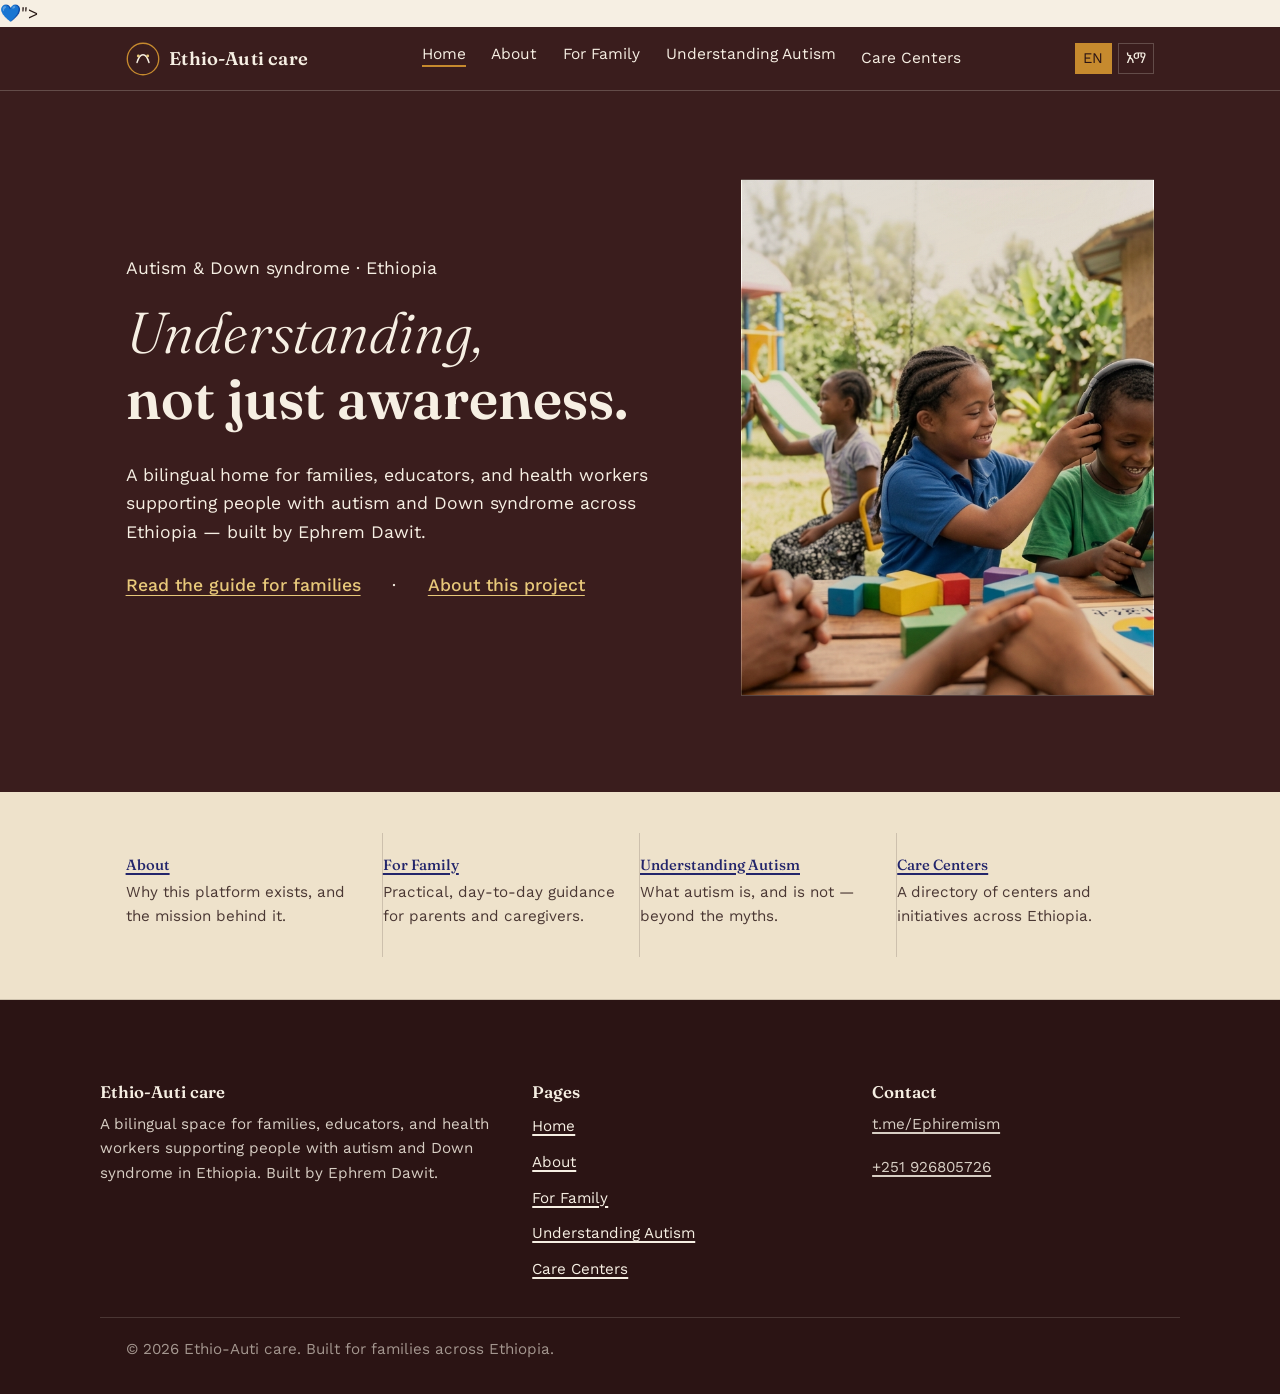
==== index.html @ 1aa56776 "Move site files to root for GitHub Pages" ====
<!DOCTYPE html>
<html lang="en" dir="ltr">
<head>
<meta charset="UTF-8">
<meta name="viewport" content="width=device-width, initial-scale=1">
<title>Ethio-Auti care</title>
<meta name="description" content="A bilingual home for families, educators, and health workers supporting people with autism and Down syndrome across Ethiopia — built by Ephrem Dawit.">
<link rel="preconnect" href="https://fonts.googleapis.com">
<link rel="preconnect" href="https://fonts.gstatic.com" crossorigin>
<link href="https://fonts.googleapis.com/css2?family=Fraunces:ital,wght@0,300;0,600;1,300;1,600&amp;family=Work+Sans:wght@400;500;600&amp;family=Noto+Serif+Ethiopic:wght@400;600&amp;family=Noto+Sans+Ethiopic:wght@400;500;600&amp;display=swap" rel="stylesheet">
<link rel="stylesheet" href="assets/css/style.css">
  <link rel="icon" href="data:image/svg+xml,<svg xmlns=\"http://www.w3.org/2000/svg\" viewBox=\"0 0 100 100\"><text y=\".9em\" font-size=\"90\">💙</text></svg>">
  <script src="assets/js/components.js"></script>
</head>
<body>
<a class="skip-link" href="#main">Skip to content</a>
  <site-header></site-header>
<main id="main">
  <section class="hero">
    <div class="hero__inner">
      <div>
        <p class="hero__eyebrow">Autism &amp; Down syndrome · Ethiopia</p>
        <h1>Understanding,<strong>not just awareness.</strong></h1>
        <p>A bilingual home for families, educators, and health workers supporting people with autism and Down syndrome across Ethiopia — built by Ephrem Dawit.</p>
        <p class="hero__links"><a href="for-family.html">Read the guide for families</a> &nbsp;·&nbsp; <a href="about.html">About this project</a></p>
      </div>
      <div class="hero__figure" style="background-image:url('assets/img/hero.jpeg');"></div>
    </div>
  </section>
  <section class="quick-links">
    <div class="quick-links__grid">
        <div class="quick-links__item">
          <h3><a href="about.html">About</a></h3>
          <p>Why this platform exists, and the mission behind it.</p>
        </div>
        <div class="quick-links__item">
          <h3><a href="for-family.html">For Family</a></h3>
          <p>Practical, day-to-day guidance for parents and caregivers.</p>
        </div>
        <div class="quick-links__item">
          <h3><a href="understanding-autism.html">Understanding Autism</a></h3>
          <p>What autism is, and is not — beyond the myths.</p>
        </div>
        <div class="quick-links__item">
          <h3><a href="care-centers.html">Care Centers</a></h3>
          <p>A directory of centers and initiatives across Ethiopia.</p>
        </div>
    </div>
  </section>
</main>
  <site-footer></site-footer>
<script src="assets/js/main.js"></script>
</body>
</html>
---- assets/css/style.css ----
/* ==========================================================================
   Ethio-Auti care — stylesheet
   Palette: parchment paper, oxblood maroon, royal indigo, warm ochre, rust.
   Type: Fraunces (display) + Work Sans (body) for Latin,
         Noto Serif Ethiopic + Noto Sans Ethiopic for Amharic.
   ========================================================================== */

:root {
  --ink: #241512;
  --ink-soft: #4a3733;
  --paper: #F6EFE3;
  --paper-2: #EEE2CB;
  --maroon: #3A1D1D;
  --maroon-deep: #2B1414;
  --indigo: #23256B;
  --ochre: #C68A2E;
  --ochre-light: #E7C87A;
  --rust: #A84428;
  --line: rgba(36, 21, 18, 0.16);
  --line-soft: rgba(246, 239, 227, 0.22);

  --font-display: "Fraunces", "Noto Serif Ethiopic", Georgia, serif;
  --font-body: "Work Sans", "Noto Sans Ethiopic", -apple-system, BlinkMacSystemFont, sans-serif;

  --measure: 42rem;
  --gap: clamp(1rem, 2vw, 1.75rem);
}

html[lang="am"] {
  --font-display: "Noto Serif Ethiopic", "Fraunces", Georgia, serif;
  --font-body: "Noto Sans Ethiopic", "Work Sans", -apple-system, BlinkMacSystemFont, sans-serif;
}

* { box-sizing: border-box; }

html { scroll-behavior: smooth; }

body {
  margin: 0;
  background: var(--paper);
  color: var(--ink);
  font-family: var(--font-body);
  font-size: 17px;
  line-height: 1.6;
  -webkit-font-smoothing: antialiased;
}

img { max-width: 100%; display: block; }

a {
  color: var(--indigo);
  text-decoration-thickness: 1.5px;
  text-underline-offset: 3px;
}
a:hover { color: var(--rust); }

:focus-visible {
  outline: 3px solid var(--ochre);
  outline-offset: 2px;
}

h1, h2, h3, h4 {
  font-family: var(--font-display);
  font-weight: 600;
  line-height: 1.15;
  color: var(--maroon-deep);
  margin: 0 0 0.6em;
}

h2 { font-size: clamp(1.5rem, 2.4vw, 2rem); margin-top: 2.2em; }
h3 { font-size: clamp(1.25rem, 2vw, 1.55rem); margin-top: 1.9em; }
h4 { font-size: 1.1rem; margin-top: 1.6em; color: var(--rust); }

p { margin: 0 0 1.2em; max-width: var(--measure); }
ul, ol { margin: 0 0 1.4em; padding-left: 1.3em; max-width: var(--measure); }
li { margin-bottom: 0.5em; }
li:last-child { margin-bottom: 0; }

.container {
  max-width: 1080px;
  margin: 0 auto;
  padding: 0 var(--gap);
}

/* ---------- Skip link ---------- */
.skip-link {
  position: absolute;
  left: -999px;
  top: auto;
  background: var(--ochre);
  color: var(--maroon-deep);
  padding: 0.6em 1em;
  z-index: 100;
}
.skip-link:focus { left: 1em; top: 1em; }

/* ---------- Header / nav ---------- */
.site-header {
  background: var(--maroon);
  color: var(--paper);
  border-bottom: 1px solid var(--line-soft);
}

.nav-bar {
  display: flex;
  align-items: center;
  justify-content: space-between;
  gap: var(--gap);
  padding: 0.9rem var(--gap);
  max-width: 1080px;
  margin: 0 auto;
}

.site-mark {
  display: flex;
  align-items: center;
  gap: 0.6rem;
  text-decoration: none;
  color: var(--paper);
  flex-shrink: 0;
}
.site-mark:hover { color: var(--ochre-light); }

.site-mark__glyph {
  width: 34px;
  height: 34px;
  flex-shrink: 0;
}

.site-mark__text {
  font-family: var(--font-display);
  font-size: 1.15rem;
  font-weight: 600;
  letter-spacing: 0.01em;
  white-space: nowrap;
}

.nav-links {
  display: flex;
  align-items: center;
  gap: clamp(1rem, 2vw, 1.8rem);
  list-style: none;
  margin: 0;
  padding: 0;
  flex-wrap: wrap;
  font-size: 0.97rem;
}

.nav-links a {
  color: var(--paper);
  text-decoration: none;
  border-bottom: 2px solid transparent;
  padding-bottom: 2px;
  transition: border-color 0.15s ease;
}
.nav-links a:hover,
.nav-links a[aria-current="page"] {
  color: var(--paper);
  border-color: var(--ochre);
}

.lang-switch {
  display: flex;
  gap: 0.4em;
  align-items: center;
  font-size: 0.92rem;
  flex-shrink: 0;
}
.lang-switch a {
  color: var(--paper);
  text-decoration: none;
  padding: 0.2em 0.5em;
  border: 1px solid var(--line-soft);
}
.lang-switch a[aria-current="true"] {
  background: var(--ochre);
  color: var(--maroon-deep);
  border-color: var(--ochre);
}

.nav-toggle {
  display: none;
  background: none;
  border: 1px solid var(--line-soft);
  color: var(--paper);
  font-size: 1.3rem;
  line-height: 1;
  padding: 0.35em 0.6em;
  cursor: pointer;
}

/* ---------- Hero (home page) ---------- */
.hero {
  background: var(--maroon);
  color: var(--paper);
  position: relative;
  overflow: hidden;
}

.hero__inner {
  max-width: 1080px;
  margin: 0 auto;
  padding: clamp(2.5rem, 7vw, 5.5rem) var(--gap) clamp(3rem, 8vw, 6rem);
  display: grid;
  grid-template-columns: 1.15fr 0.85fr;
  gap: clamp(2rem, 5vw, 3.5rem);
  align-items: center;
}

@media (max-width: 800px) {
  .hero__inner { grid-template-columns: 1fr; }
}

.hero__eyebrow {
  font-size: 0.95rem;
  color: var(--ochre-light);
  margin: 0 0 1em;
}

.hero h1 {
  color: var(--paper);
  font-size: clamp(2.2rem, 5.5vw, 3.6rem);
  font-weight: 300;
  font-style: italic;
  margin: 0 0 0.5em;
}

.hero h1 strong {
  font-style: normal;
  font-weight: 600;
  display: block;
}

.hero p {
  color: var(--paper);
  opacity: 0.92;
  font-size: 1.1rem;
  max-width: 34rem;
}

.hero__links {
  display: flex;
  gap: 1.6rem;
  flex-wrap: wrap;
  margin-top: 1.6rem;
}

.hero__links a {
  color: var(--ochre-light);
  font-weight: 500;
  text-decoration: underline;
  text-underline-offset: 4px;
}
.hero__links a:hover { color: var(--paper); }

.hero__figure {
  position: relative;
  aspect-ratio: 4 / 5;
  border: 1px solid var(--line-soft);
  background: var(--maroon-deep) center/cover no-repeat;
  isolation: isolate;
}

.hero__figure::after {
  content: "";
  position: absolute;
  inset: 0;
  background: linear-gradient(160deg, rgba(58,29,29,0.15), rgba(198,138,46,0.35));
  mix-blend-mode: multiply;
}

.hero__figure img {
  width: 100%;
  height: 100%;
  object-fit: cover;
  filter: grayscale(0.15) sepia(0.12);
}

.hero.is-ready h1,
.hero.is-ready .hero__eyebrow,
.hero.is-ready p,
.hero.is-ready .hero__links,
.hero.is-ready .hero__figure {
  animation: rise 0.8s ease both;
}
.hero.is-ready .hero__eyebrow { animation-delay: 0s; }
.hero.is-ready h1 { animation-delay: 0.08s; }
.hero.is-ready p { animation-delay: 0.16s; }
.hero.is-ready .hero__links { animation-delay: 0.24s; }
.hero.is-ready .hero__figure { animation-delay: 0.1s; }

@keyframes rise {
  from { opacity: 0; transform: translateY(14px); }
  to { opacity: 1; transform: translateY(0); }
}

@media (prefers-reduced-motion: reduce) {
  .hero.is-ready h1,
  .hero.is-ready .hero__eyebrow,
  .hero.is-ready p,
  .hero.is-ready .hero__links,
  .hero.is-ready .hero__figure {
    animation: none;
  }
}

/* ---------- Home: quick links ---------- */
.quick-links {
  background: var(--paper-2);
  border-bottom: 1px solid var(--line);
}
.quick-links__grid {
  max-width: 1080px;
  margin: 0 auto;
  padding: clamp(1.6rem, 4vw, 2.6rem) var(--gap);
  display: grid;
  grid-template-columns: repeat(auto-fit, minmax(220px, 1fr));
  gap: 0;
}
.quick-links__item {
  padding: 1.2rem 1.4rem 1.2rem 0;
  border-right: 1px solid var(--line);
}
.quick-links__item:last-child { border-right: none; }
.quick-links__item h3 {
  margin: 0 0 0.35em;
  font-size: 1.15rem;
}
.quick-links__item p {
  font-size: 0.95rem;
  color: var(--ink-soft);
  margin: 0 0 0.6em;
}
.quick-links__item a {
  font-size: 0.92rem;
  font-weight: 500;
}
@media (max-width: 700px) {
  .quick-links__item { border-right: none; border-bottom: 1px solid var(--line); }
}

/* ---------- Page header (non-home pages) ---------- */
.page-head {
  background: var(--maroon);
  color: var(--paper);
  padding: clamp(2rem, 5vw, 3.2rem) var(--gap) clamp(1.8rem, 4vw, 2.6rem);
}
.page-head__inner {
  max-width: 1080px;
  margin: 0 auto;
}
.page-head .lang-note {
  display: inline-block;
  font-size: 0.9rem;
  color: var(--ochre-light);
  margin-bottom: 0.8em;
  text-decoration: none;
  border-bottom: 1px solid var(--ochre-light);
}
.page-head h1 {
  color: var(--paper);
  font-size: clamp(1.8rem, 4vw, 2.6rem);
  max-width: 34rem;
}
.page-head p.lede {
  color: var(--paper);
  opacity: 0.9;
  max-width: 38rem;
  font-size: 1.05rem;
  margin-top: 0.6em;
}

/* ---------- Main article content ---------- */
main { display: block; }

.article {
  max-width: 1080px;
  margin: 0 auto;
  padding: clamp(2.2rem, 5vw, 3.5rem) var(--gap) clamp(3rem, 7vw, 5rem);
}

.article > * { max-width: var(--measure); }

.article pre {
  max-width: 100%;
  overflow-x: auto;
  background: var(--ink);
  color: var(--paper);
  padding: 1.3rem 1.4rem;
  border-left: 4px solid var(--ochre);
  font-size: 0.82rem;
  line-height: 1.5;
}
.article pre code { color: inherit; background: none; }

/* Comparison table -> distinctive two-column cards, not a generic grid table */
.article table {
  border-collapse: collapse;
  width: 100%;
  max-width: 100%;
  margin: 0 0 1.8em;
  font-size: 0.95rem;
}
.article table td {
  border-top: 1px solid var(--line);
  padding: 0.7em 1em 0.7em 0;
  vertical-align: top;
}
.article table thead td {
  font-family: var(--font-display);
  color: var(--rust);
  border-top: none;
  padding-top: 0;
}
.article table tr td:first-child {
  width: 22%;
  color: var(--ink-soft);
}

/* Directory-style entries on the Care Centers page:
   a <p><strong>Name</strong></p> immediately followed by a <ul> of details. */
.article p:has(+ ul) {
  border-left: 3px solid var(--ochre);
  padding-left: 0.9em;
  font-family: var(--font-display);
  font-size: 1.15rem;
  margin-bottom: 0.5em;
}
.article p:has(+ ul) + ul {
  border-left: 3px solid var(--line);
  padding-left: calc(0.9em + 1.3em);
  margin-top: 0;
  list-style: none;
  padding-left: 0.9em;
  margin-left: 0.05em;
}
.article p:has(+ ul) + ul li { padding-left: 1.2em; position: relative; }
.article p:has(+ ul) + ul li::before {
  content: "–";
  position: absolute;
  left: 0;
  color: var(--ochre);
}

/* ---------- Footer ---------- */
.site-footer {
  background: var(--maroon-deep);
  color: var(--paper);
  padding: clamp(2.2rem, 5vw, 3.2rem) var(--gap) 2rem;
}
.site-footer__inner {
  max-width: 1080px;
  margin: 0 auto;
  display: grid;
  grid-template-columns: 1.3fr 1fr 1fr;
  gap: 2rem;
}
@media (max-width: 700px) {
  .site-footer__inner { grid-template-columns: 1fr; }
}
.site-footer h3 {
  color: var(--paper);
  font-size: 1.05rem;
  margin-bottom: 0.6em;
}
.site-footer p, .site-footer a {
  color: var(--paper);
  opacity: 0.85;
  font-size: 0.95rem;
}
.site-footer a { opacity: 1; }
.site-footer__bottom {
  max-width: 1080px;
  margin: 2.2rem auto 0;
  padding-top: 1.2rem;
  border-top: 1px solid var(--line-soft);
  font-size: 0.85rem;
  opacity: 0.7;
}

/* ---------- Mobile nav ---------- */
@media (max-width: 780px) {
  .nav-toggle { display: inline-block; }
  .nav-links {
    display: none;
    width: 100%;
    flex-direction: column;
    align-items: flex-start;
    gap: 0.9rem;
    padding: 1rem 0 0;
  }
  .nav-bar { flex-wrap: wrap; }
  .nav-bar.is-open .nav-links { display: flex; }
  .lang-switch { order: 2; }
}
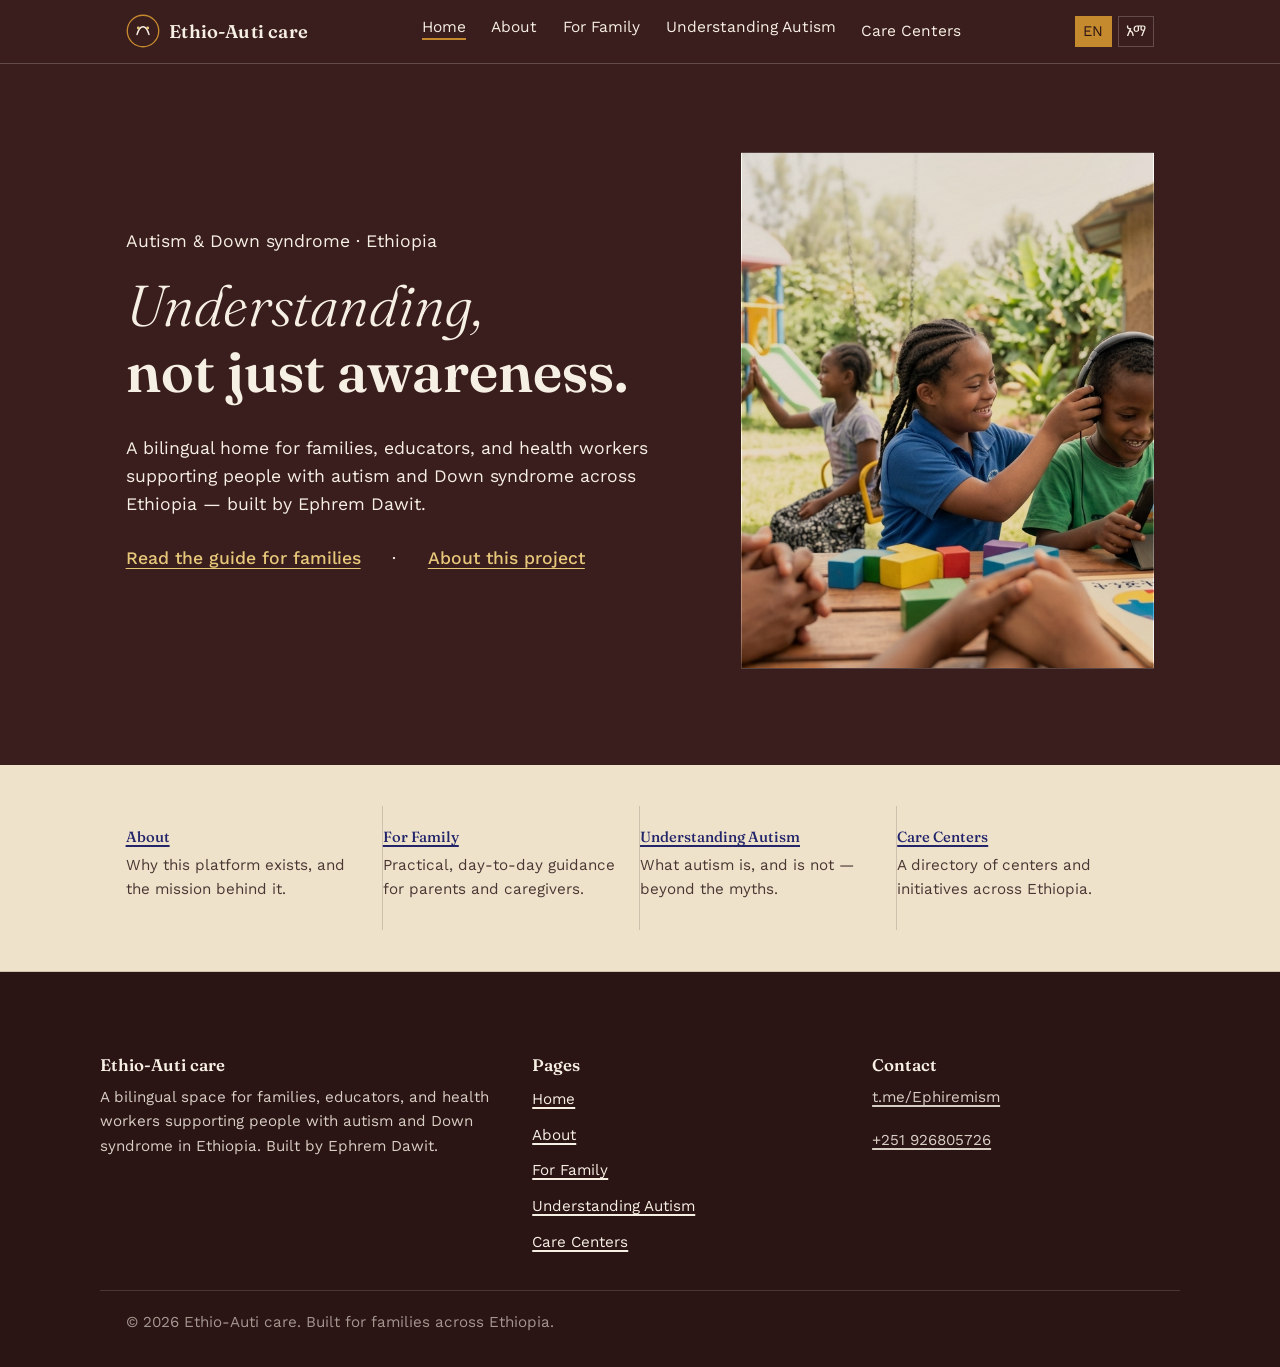
==== commit f4c51488: "Fix favicon positioning" ====
--- a/index.html
+++ b/index.html
@@ -9,7 +9,7 @@
 <link rel="preconnect" href="https://fonts.gstatic.com" crossorigin>
 <link href="https://fonts.googleapis.com/css2?family=Fraunces:ital,wght@0,300;0,600;1,300;1,600&amp;family=Work+Sans:wght@400;500;600&amp;family=Noto+Serif+Ethiopic:wght@400;600&amp;family=Noto+Sans+Ethiopic:wght@400;500;600&amp;display=swap" rel="stylesheet">
 <link rel="stylesheet" href="assets/css/style.css">
-  <link rel="icon" href="data:image/svg+xml,<svg xmlns=\"http://www.w3.org/2000/svg\" viewBox=\"0 0 100 100\"><text y=\".9em\" font-size=\"90\">💙</text></svg>">
+  <link rel="icon" href="data:image/svg+xml,<svg xmlns=&quot;http://www.w3.org/2000/svg&quot; viewBox=&quot;0 0 100 100&quot;><text y=&quot;50%&quot; x=&quot;50%&quot; dominant-baseline=&quot;central&quot; text-anchor=&quot;middle&quot; font-size=&quot;80&quot;>💙</text></svg>">
   <script src="assets/js/components.js"></script>
 </head>
 <body>
